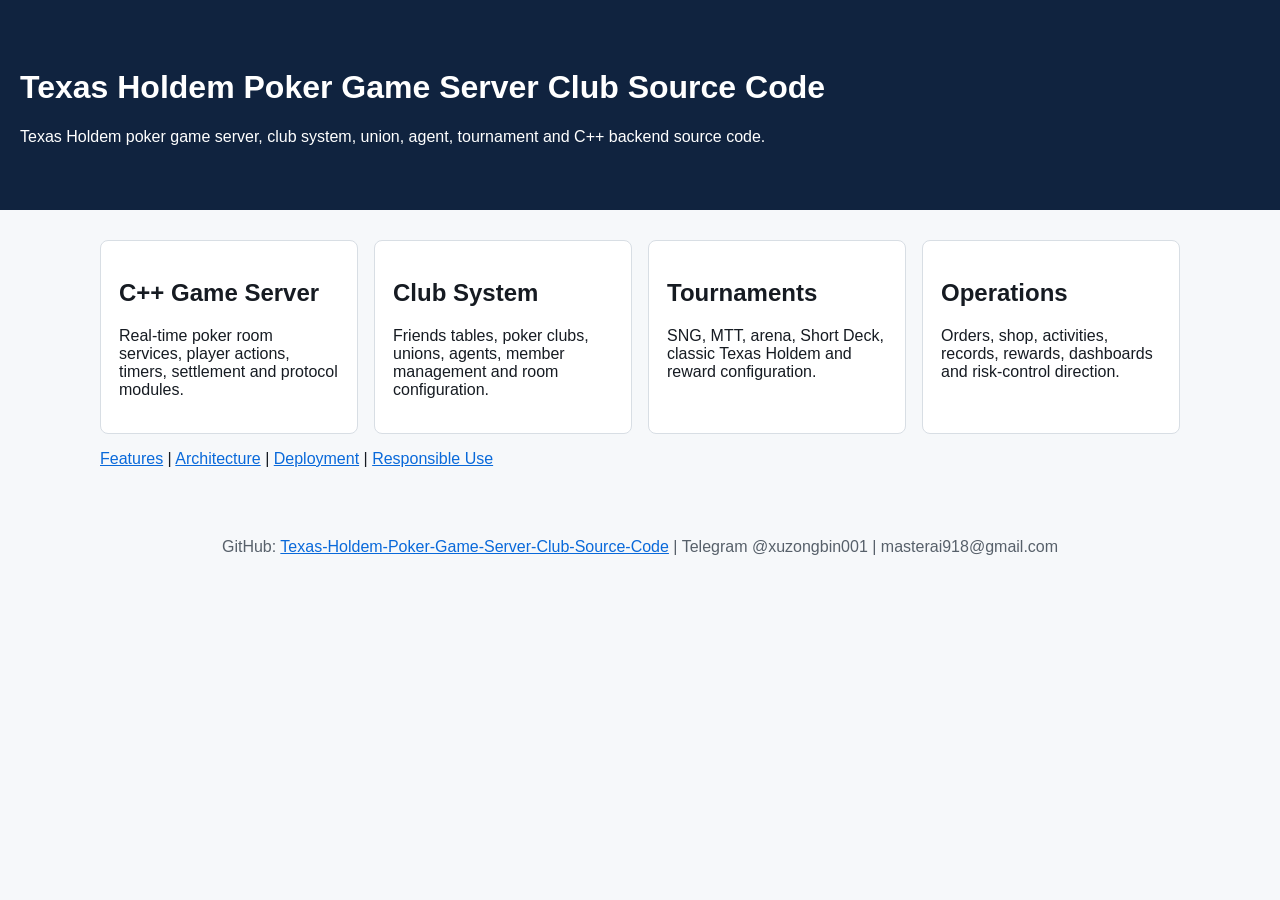
==== docs/index.html @ c57ac8f8 "Add files via upload" ====
<!doctype html>
<html lang="en">
<head>
  <meta charset="utf-8">
  <meta name="viewport" content="width=device-width, initial-scale=1">
  <title>Texas Holdem Poker Game Server Club Source Code</title>
  <meta name="description" content="Texas Holdem poker game server and club source code with C++ real-time services, poker club, union, agent system, SNG, MTT, Short Deck, coin lobby and operations integration.">
  <style>
body{font-family:Arial,"Microsoft YaHei",sans-serif;margin:0;color:#161b22;background:#f6f8fa}
header{background:#10233f;color:white;padding:48px 20px}
main{max-width:1080px;margin:0 auto;padding:30px 20px}
.grid{display:grid;grid-template-columns:repeat(auto-fit,minmax(230px,1fr));gap:16px}
.card{background:white;border:1px solid #d8dee4;border-radius:8px;padding:18px}
a{color:#0969da}footer{padding:24px 20px;text-align:center;color:#57606a}
</style>
</head>
<body>
  <header><h1>Texas Holdem Poker Game Server Club Source Code</h1><p>Texas Holdem poker game server, club system, union, agent, tournament and C++ backend source code.</p></header>
  <main><section class="grid">
<div class="card"><h2>C++ Game Server</h2><p>Real-time poker room services, player actions, timers, settlement and protocol modules.</p></div>
<div class="card"><h2>Club System</h2><p>Friends tables, poker clubs, unions, agents, member management and room configuration.</p></div>
<div class="card"><h2>Tournaments</h2><p>SNG, MTT, arena, Short Deck, classic Texas Holdem and reward configuration.</p></div>
<div class="card"><h2>Operations</h2><p>Orders, shop, activities, records, rewards, dashboards and risk-control direction.</p></div>
</section>
<p><a href="features.html">Features</a> | <a href="architecture.html">Architecture</a> | <a href="deployment.html">Deployment</a> | <a href="responsible-use.html">Responsible Use</a></p></main>
  <footer>GitHub: <a href="https://github.com/masterai-top/Texas-Holdem-Poker-Game-Server-Club-Source-Code">Texas-Holdem-Poker-Game-Server-Club-Source-Code</a> | Telegram @xuzongbin001 | masterai918@gmail.com</footer>
</body>
</html>
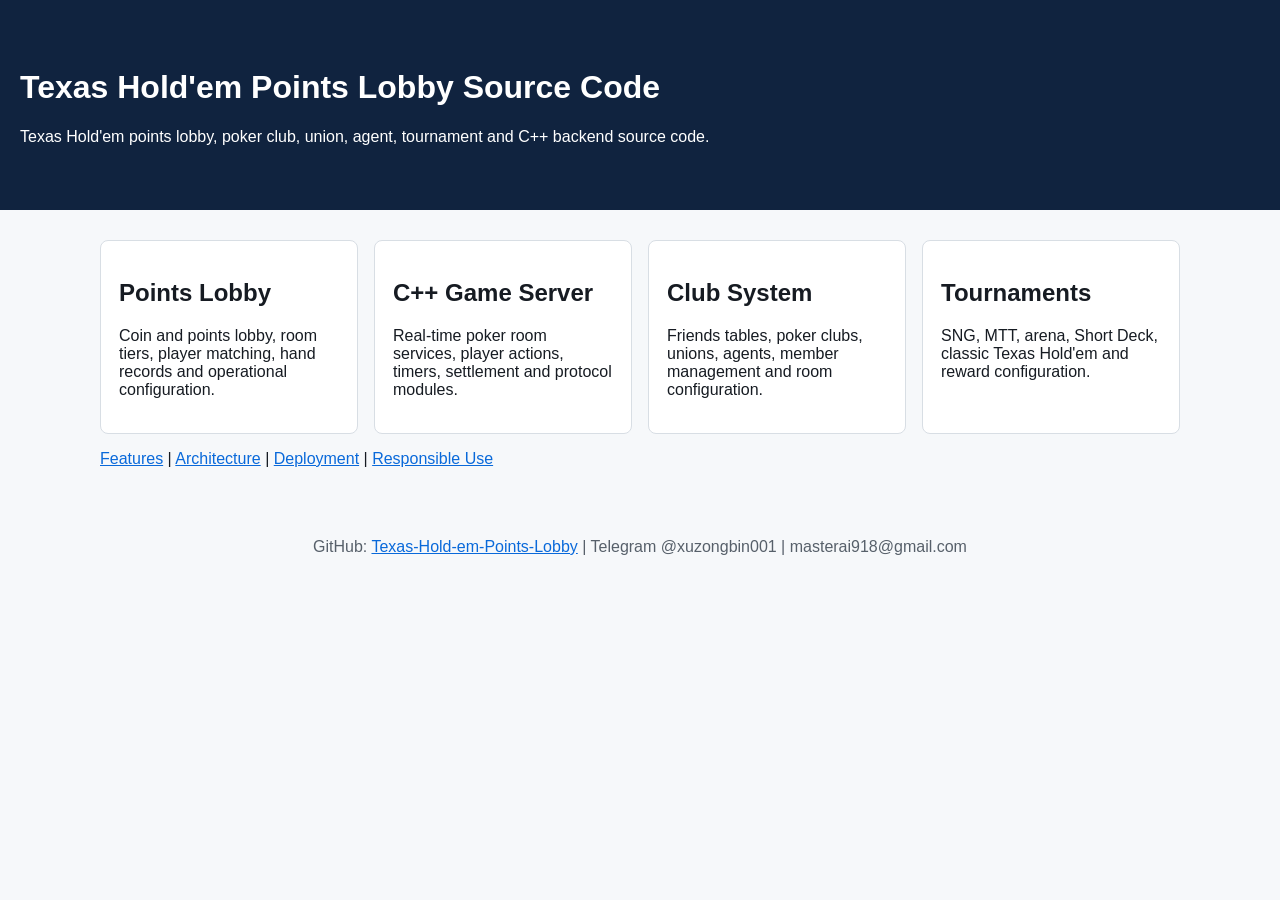
==== commit e070ed61: "Add files via upload" ====
--- a/docs/index.html
+++ b/docs/index.html
@@ -3,8 +3,8 @@
 <head>
   <meta charset="utf-8">
   <meta name="viewport" content="width=device-width, initial-scale=1">
-  <title>Texas Holdem Poker Game Server Club Source Code</title>
-  <meta name="description" content="Texas Holdem poker game server and club source code with C++ real-time services, poker club, union, agent system, SNG, MTT, Short Deck, coin lobby and operations integration.">
+  <title>Texas Hold'em Points Lobby Source Code</title>
+  <meta name="description" content="Texas Hold'em Points Lobby source code with C++ real-time poker server, points lobby, poker club, union, agent system, SNG, MTT, Short Deck and operations integration.">
   <style>
 body{font-family:Arial,"Microsoft YaHei",sans-serif;margin:0;color:#161b22;background:#f6f8fa}
 header{background:#10233f;color:white;padding:48px 20px}
@@ -15,14 +15,14 @@
 </style>
 </head>
 <body>
-  <header><h1>Texas Holdem Poker Game Server Club Source Code</h1><p>Texas Holdem poker game server, club system, union, agent, tournament and C++ backend source code.</p></header>
+  <header><h1>Texas Hold'em Points Lobby Source Code</h1><p>Texas Hold'em points lobby, poker club, union, agent, tournament and C++ backend source code.</p></header>
   <main><section class="grid">
+<div class="card"><h2>Points Lobby</h2><p>Coin and points lobby, room tiers, player matching, hand records and operational configuration.</p></div>
 <div class="card"><h2>C++ Game Server</h2><p>Real-time poker room services, player actions, timers, settlement and protocol modules.</p></div>
 <div class="card"><h2>Club System</h2><p>Friends tables, poker clubs, unions, agents, member management and room configuration.</p></div>
-<div class="card"><h2>Tournaments</h2><p>SNG, MTT, arena, Short Deck, classic Texas Holdem and reward configuration.</p></div>
-<div class="card"><h2>Operations</h2><p>Orders, shop, activities, records, rewards, dashboards and risk-control direction.</p></div>
+<div class="card"><h2>Tournaments</h2><p>SNG, MTT, arena, Short Deck, classic Texas Hold'em and reward configuration.</p></div>
 </section>
 <p><a href="features.html">Features</a> | <a href="architecture.html">Architecture</a> | <a href="deployment.html">Deployment</a> | <a href="responsible-use.html">Responsible Use</a></p></main>
-  <footer>GitHub: <a href="https://github.com/masterai-top/Texas-Holdem-Poker-Game-Server-Club-Source-Code">Texas-Holdem-Poker-Game-Server-Club-Source-Code</a> | Telegram @xuzongbin001 | masterai918@gmail.com</footer>
+  <footer>GitHub: <a href="https://github.com/masterai-top/Texas-Hold-em-Points-Lobby">Texas-Hold-em-Points-Lobby</a> | Telegram @xuzongbin001 | masterai918@gmail.com</footer>
 </body>
 </html>
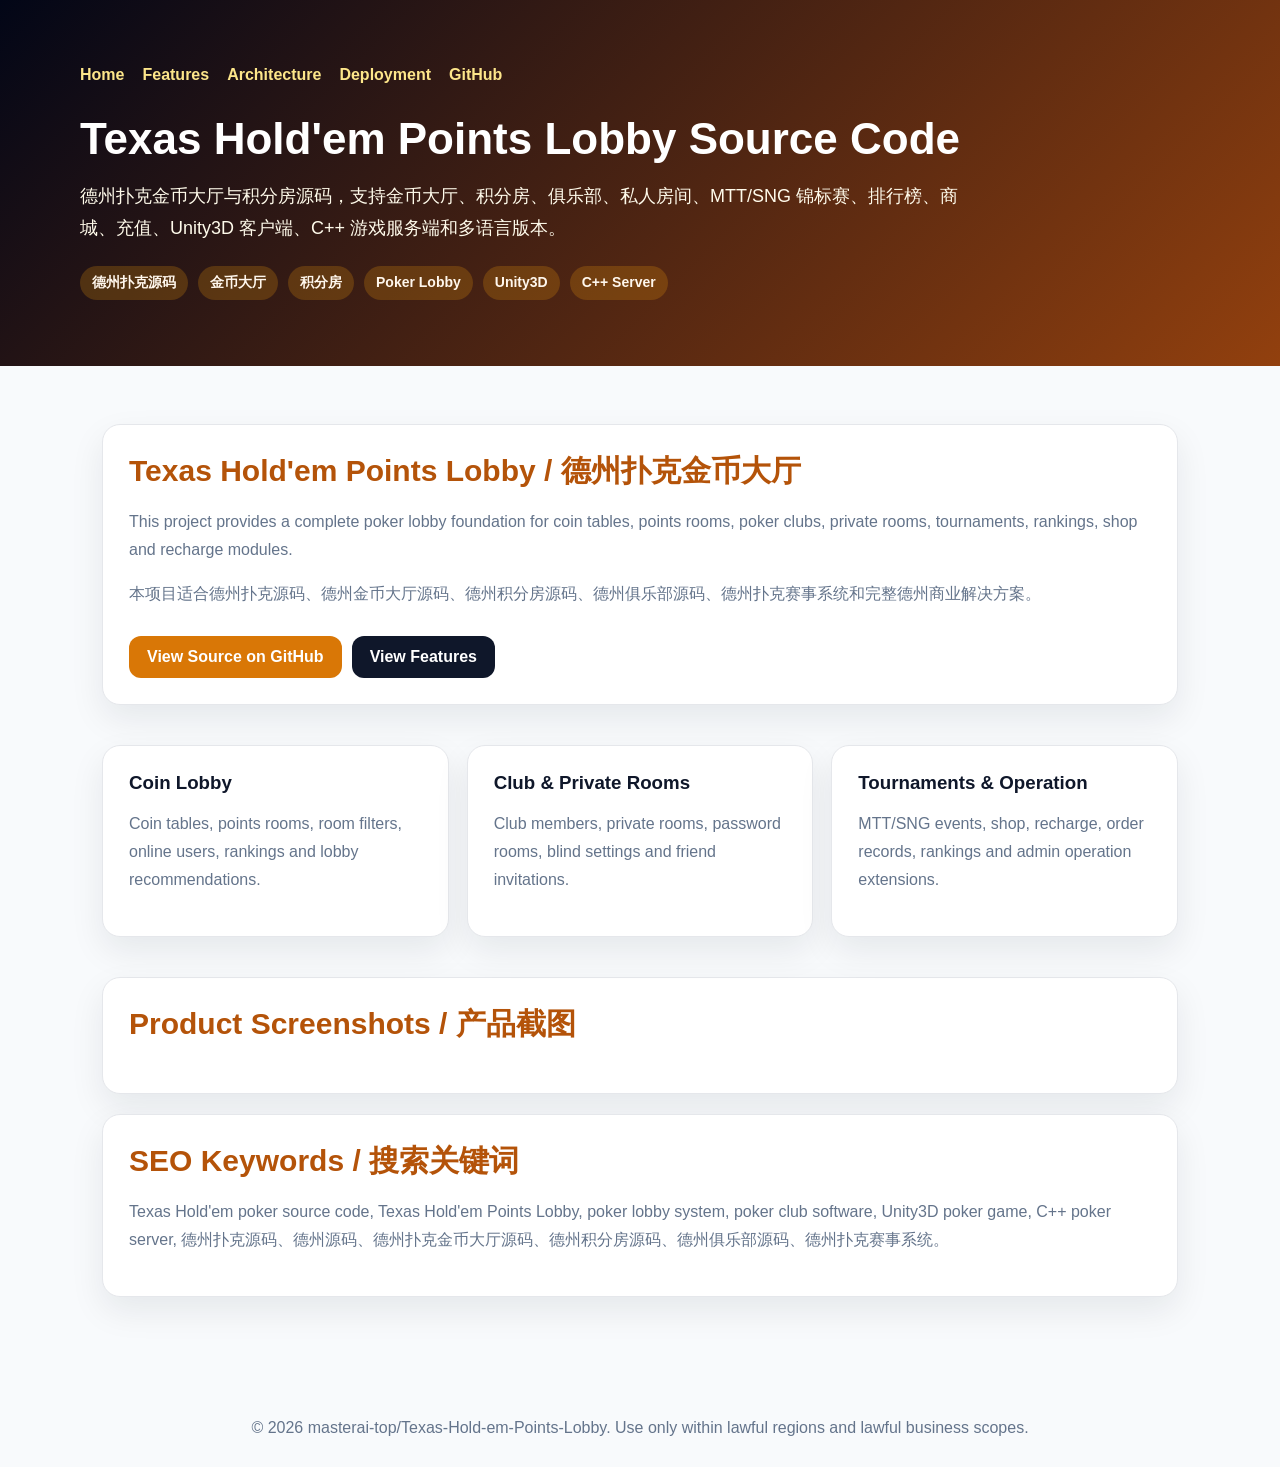
==== commit 464c2809: "Update index.html" ====
--- a/docs/index.html
+++ b/docs/index.html
@@ -1,28 +1,164 @@
 <!doctype html>
 <html lang="en">
 <head>
+  <meta name="google-site-verification" content="rrp5Uvgzi-1-rMxUBfhV3wjlNrFqzwnqiA4e3qsOLEM" />
   <meta charset="utf-8">
   <meta name="viewport" content="width=device-width, initial-scale=1">
   <title>Texas Hold'em Points Lobby Source Code</title>
-  <meta name="description" content="Texas Hold'em Points Lobby source code with C++ real-time poker server, points lobby, poker club, union, agent system, SNG, MTT, Short Deck and operations integration.">
+  <meta name="description" content="Texas Hold'em coin lobby and points room source code with poker lobby, club rooms, private rooms, MTT/SNG tournaments, rankings, shop, recharge, Unity3D client and C++ game server.">
+  <meta name="keywords" content="Texas Hold'em poker source code, Texas Hold'em Points Lobby, 德州扑克源码, 德州扑克金币大厅源码, 德州积分房源码, poker lobby system, poker club software, Unity3D poker game, C++ poker server">
+  <link rel="canonical" href="https://masterai-top.github.io/Texas-Hold-em-Points-Lobby/">
   <style>
-body{font-family:Arial,"Microsoft YaHei",sans-serif;margin:0;color:#161b22;background:#f6f8fa}
-header{background:#10233f;color:white;padding:48px 20px}
-main{max-width:1080px;margin:0 auto;padding:30px 20px}
-.grid{display:grid;grid-template-columns:repeat(auto-fit,minmax(230px,1fr));gap:16px}
-.card{background:white;border:1px solid #d8dee4;border-radius:8px;padding:18px}
-a{color:#0969da}footer{padding:24px 20px;text-align:center;color:#57606a}
-</style>
+    :root{--bg:#f8fafc;--card:#fff;--text:#162033;--muted:#64748b;--gold:#b45309;--line:#e5e7eb}
+    *{box-sizing:border-box}body{margin:0;font-family:Arial,Helvetica,sans-serif;background:var(--bg);color:var(--text)}
+    header{padding:66px 24px;background:linear-gradient(135deg,#020617,#92400e);color:#fff}.wrap{max-width:1120px;margin:0 auto}
+    nav{margin-bottom:30px}nav a{color:#fde68a;margin-right:18px;text-decoration:none;font-weight:700}
+    h1{font-size:44px;line-height:1.12;margin:18px 0 14px}header p{max-width:900px;color:#fffbeb;font-size:18px;line-height:1.75}
+    main{max-width:1120px;margin:0 auto;padding:38px 22px 72px}h2{color:var(--gold);font-size:30px;margin:0 0 14px}h3{margin:0 0 10px;color:#0f172a}
+    p,li{color:var(--muted);line-height:1.75}.card{background:var(--card);border:1px solid var(--line);border-radius:18px;padding:26px;margin:20px 0;box-shadow:0 14px 34px rgba(15,23,42,.08)}
+    .grid{display:grid;grid-template-columns:repeat(auto-fit,minmax(240px,1fr));gap:18px}.badges{display:flex;flex-wrap:wrap;gap:10px;margin-top:22px}
+    .badge{display:inline-block;padding:8px 12px;border-radius:999px;background:rgba(245,158,11,.22);color:#fff7ed;font-size:14px;font-weight:700}
+    .btn{display:inline-block;padding:12px 18px;border-radius:12px;text-decoration:none;font-weight:700;background:#d97706;color:#fff;margin-right:10px;margin-top:12px}.btn.secondary{background:#0f172a}
+    .screenshot-grid{display:grid;grid-template-columns:repeat(auto-fit,minmax(260px,1fr));gap:22px;margin-top:22px}.screenshot-grid figure{margin:0;background:#fff;border:1px solid var(--line);border-radius:18px;overflow:hidden;box-shadow:0 16px 40px rgba(15,23,42,.10)}
+    .screenshot-grid img{width:100%;height:auto;display:block;background:#eef2f7}.screenshot-grid figcaption{padding:13px 15px;color:#475569;font-size:14px;border-top:1px solid #eef2f7}
+    code{background:#f1f5f9;padding:2px 6px;border-radius:6px;color:#0f172a}footer{padding:30px;text-align:center;color:var(--muted)}
+  </style>
 </head>
 <body>
-  <header><h1>Texas Hold'em Points Lobby Source Code</h1><p>Texas Hold'em points lobby, poker club, union, agent, tournament and C++ backend source code.</p></header>
-  <main><section class="grid">
-<div class="card"><h2>Points Lobby</h2><p>Coin and points lobby, room tiers, player matching, hand records and operational configuration.</p></div>
-<div class="card"><h2>C++ Game Server</h2><p>Real-time poker room services, player actions, timers, settlement and protocol modules.</p></div>
-<div class="card"><h2>Club System</h2><p>Friends tables, poker clubs, unions, agents, member management and room configuration.</p></div>
-<div class="card"><h2>Tournaments</h2><p>SNG, MTT, arena, Short Deck, classic Texas Hold'em and reward configuration.</p></div>
-</section>
-<p><a href="features.html">Features</a> | <a href="architecture.html">Architecture</a> | <a href="deployment.html">Deployment</a> | <a href="responsible-use.html">Responsible Use</a></p></main>
-  <footer>GitHub: <a href="https://github.com/masterai-top/Texas-Hold-em-Points-Lobby">Texas-Hold-em-Points-Lobby</a> | Telegram @xuzongbin001 | masterai918@gmail.com</footer>
-</body>
-</html>
+<header><div class="wrap"><nav><a href="./">Home</a><a href="features.html">Features</a><a href="architecture.html">Architecture</a><a href="deployment.html">Deployment</a><a href="https://github.com/masterai-top/Texas-Hold-em-Points-Lobby">GitHub</a></nav><h1>Texas Hold'em Points Lobby Source Code</h1><p>德州扑克金币大厅与积分房源码，支持金币大厅、积分房、俱乐部、私人房间、MTT/SNG 锦标赛、排行榜、商城、充值、Unity3D 客户端、C++ 游戏服务端和多语言版本。</p><div class="badges"><span class="badge">德州扑克源码</span><span class="badge">金币大厅</span><span class="badge">积分房</span><span class="badge">Poker Lobby</span><span class="badge">Unity3D</span><span class="badge">C++ Server</span></div></div></header>
+<main>
+<section class="card"><h2>Texas Hold'em Points Lobby / 德州扑克金币大厅</h2><p>This project provides a complete poker lobby foundation for coin tables, points rooms, poker clubs, private rooms, tournaments, rankings, shop and recharge modules.</p><p>本项目适合德州扑克源码、德州金币大厅源码、德州积分房源码、德州俱乐部源码、德州扑克赛事系统和完整德州商业解决方案。</p><a class="btn" href="https://github.com/masterai-top/Texas-Hold-em-Points-Lobby">View Source on GitHub</a><a class="btn secondary" href="features.html">View Features</a></section>
+<section class="grid"><div class="card"><h3>Coin Lobby</h3><p>Coin tables, points rooms, room filters, online users, rankings and lobby recommendations.</p></div><div class="card"><h3>Club & Private Rooms</h3><p>Club members, private rooms, password rooms, blind settings and friend invitations.</p></div><div class="card"><h3>Tournaments & Operation</h3><p>MTT/SNG events, shop, recharge, order records, rankings and admin operation extensions.</p></div></section>
+<section class="card" id="screenshots"><h2>Product Screenshots / 产品截图</h2><div class="screenshot-grid">
+        <figure>
+          <img src="assets/Screenshots/001.png" alt="Texas Hold'em Points Lobby 德州扑克金币大厅" loading="lazy" onerror="this.closest('figure').style.display='none'">
+          <figcaption>德州扑克金币大厅 / 001.png</figcaption>
+        </figure>
+        <figure>
+          <img src="assets/Screenshots/002.png" alt="Texas Hold'em Points Lobby 德州扑克积分房" loading="lazy" onerror="this.closest('figure').style.display='none'">
+          <figcaption>德州扑克积分房 / 002.png</figcaption>
+        </figure>
+        <figure>
+          <img src="assets/Screenshots/003.png" alt="Texas Hold'em Points Lobby 德州扑克俱乐部" loading="lazy" onerror="this.closest('figure').style.display='none'">
+          <figcaption>德州扑克俱乐部 / 003.png</figcaption>
+        </figure>
+        <figure>
+          <img src="assets/Screenshots/004.png" alt="Texas Hold'em Points Lobby 德州扑克私人房" loading="lazy" onerror="this.closest('figure').style.display='none'">
+          <figcaption>德州扑克私人房 / 004.png</figcaption>
+        </figure>
+        <figure>
+          <img src="assets/Screenshots/005.png" alt="Texas Hold'em Points Lobby 德州扑克赛事" loading="lazy" onerror="this.closest('figure').style.display='none'">
+          <figcaption>德州扑克赛事 / 005.png</figcaption>
+        </figure>
+        <figure>
+          <img src="assets/Screenshots/006.png" alt="Texas Hold'em Points Lobby 德州扑克排行榜" loading="lazy" onerror="this.closest('figure').style.display='none'">
+          <figcaption>德州扑克排行榜 / 006.png</figcaption>
+        </figure>
+        <figure>
+          <img src="assets/Screenshots/007.png" alt="Texas Hold'em Points Lobby 德州扑克商城" loading="lazy" onerror="this.closest('figure').style.display='none'">
+          <figcaption>德州扑克商城 / 007.png</figcaption>
+        </figure>
+        <figure>
+          <img src="assets/Screenshots/008.png" alt="Texas Hold'em Points Lobby 德州扑克后台" loading="lazy" onerror="this.closest('figure').style.display='none'">
+          <figcaption>德州扑克后台 / 008.png</figcaption>
+        </figure>
+        <figure>
+          <img src="assets/Screenshots/01.png" alt="Texas Hold'em Points Lobby 德州扑克金币大厅" loading="lazy" onerror="this.closest('figure').style.display='none'">
+          <figcaption>德州扑克金币大厅 / 01.png</figcaption>
+        </figure>
+        <figure>
+          <img src="assets/Screenshots/02.png" alt="Texas Hold'em Points Lobby 德州扑克积分房" loading="lazy" onerror="this.closest('figure').style.display='none'">
+          <figcaption>德州扑克积分房 / 02.png</figcaption>
+        </figure>
+        <figure>
+          <img src="assets/Screenshots/03.png" alt="Texas Hold'em Points Lobby 德州扑克俱乐部" loading="lazy" onerror="this.closest('figure').style.display='none'">
+          <figcaption>德州扑克俱乐部 / 03.png</figcaption>
+        </figure>
+        <figure>
+          <img src="assets/Screenshots/04.png" alt="Texas Hold'em Points Lobby 德州扑克私人房" loading="lazy" onerror="this.closest('figure').style.display='none'">
+          <figcaption>德州扑克私人房 / 04.png</figcaption>
+        </figure>
+        <figure>
+          <img src="assets/Screenshots/05.png" alt="Texas Hold'em Points Lobby 德州扑克赛事" loading="lazy" onerror="this.closest('figure').style.display='none'">
+          <figcaption>德州扑克赛事 / 05.png</figcaption>
+        </figure>
+        <figure>
+          <img src="assets/Screenshots/06.png" alt="Texas Hold'em Points Lobby 德州扑克排行榜" loading="lazy" onerror="this.closest('figure').style.display='none'">
+          <figcaption>德州扑克排行榜 / 06.png</figcaption>
+        </figure>
+        <figure>
+          <img src="assets/Screenshots/07.png" alt="Texas Hold'em Points Lobby 德州扑克商城" loading="lazy" onerror="this.closest('figure').style.display='none'">
+          <figcaption>德州扑克商城 / 07.png</figcaption>
+        </figure>
+        <figure>
+          <img src="assets/Screenshots/08.png" alt="Texas Hold'em Points Lobby 德州扑克后台" loading="lazy" onerror="this.closest('figure').style.display='none'">
+          <figcaption>德州扑克后台 / 08.png</figcaption>
+        </figure>
+        <figure>
+          <img src="assets/Screenshots/001.jpg" alt="Texas Hold'em Points Lobby 德州扑克金币大厅" loading="lazy" onerror="this.closest('figure').style.display='none'">
+          <figcaption>德州扑克金币大厅 / 001.jpg</figcaption>
+        </figure>
+        <figure>
+          <img src="assets/Screenshots/002.jpg" alt="Texas Hold'em Points Lobby 德州扑克积分房" loading="lazy" onerror="this.closest('figure').style.display='none'">
+          <figcaption>德州扑克积分房 / 002.jpg</figcaption>
+        </figure>
+        <figure>
+          <img src="assets/Screenshots/003.jpg" alt="Texas Hold'em Points Lobby 德州扑克俱乐部" loading="lazy" onerror="this.closest('figure').style.display='none'">
+          <figcaption>德州扑克俱乐部 / 003.jpg</figcaption>
+        </figure>
+        <figure>
+          <img src="assets/Screenshots/004.jpg" alt="Texas Hold'em Points Lobby 德州扑克私人房" loading="lazy" onerror="this.closest('figure').style.display='none'">
+          <figcaption>德州扑克私人房 / 004.jpg</figcaption>
+        </figure>
+        <figure>
+          <img src="assets/Screenshots/005.jpg" alt="Texas Hold'em Points Lobby 德州扑克赛事" loading="lazy" onerror="this.closest('figure').style.display='none'">
+          <figcaption>德州扑克赛事 / 005.jpg</figcaption>
+        </figure>
+        <figure>
+          <img src="assets/Screenshots/006.jpg" alt="Texas Hold'em Points Lobby 德州扑克排行榜" loading="lazy" onerror="this.closest('figure').style.display='none'">
+          <figcaption>德州扑克排行榜 / 006.jpg</figcaption>
+        </figure>
+        <figure>
+          <img src="assets/Screenshots/007.jpg" alt="Texas Hold'em Points Lobby 德州扑克商城" loading="lazy" onerror="this.closest('figure').style.display='none'">
+          <figcaption>德州扑克商城 / 007.jpg</figcaption>
+        </figure>
+        <figure>
+          <img src="assets/Screenshots/008.jpg" alt="Texas Hold'em Points Lobby 德州扑克后台" loading="lazy" onerror="this.closest('figure').style.display='none'">
+          <figcaption>德州扑克后台 / 008.jpg</figcaption>
+        </figure>
+        <figure>
+          <img src="assets/Screenshots/01.jpg" alt="Texas Hold'em Points Lobby 德州扑克金币大厅" loading="lazy" onerror="this.closest('figure').style.display='none'">
+          <figcaption>德州扑克金币大厅 / 01.jpg</figcaption>
+        </figure>
+        <figure>
+          <img src="assets/Screenshots/02.jpg" alt="Texas Hold'em Points Lobby 德州扑克积分房" loading="lazy" onerror="this.closest('figure').style.display='none'">
+          <figcaption>德州扑克积分房 / 02.jpg</figcaption>
+        </figure>
+        <figure>
+          <img src="assets/Screenshots/03.jpg" alt="Texas Hold'em Points Lobby 德州扑克俱乐部" loading="lazy" onerror="this.closest('figure').style.display='none'">
+          <figcaption>德州扑克俱乐部 / 03.jpg</figcaption>
+        </figure>
+        <figure>
+          <img src="assets/Screenshots/04.jpg" alt="Texas Hold'em Points Lobby 德州扑克私人房" loading="lazy" onerror="this.closest('figure').style.display='none'">
+          <figcaption>德州扑克私人房 / 04.jpg</figcaption>
+        </figure>
+        <figure>
+          <img src="assets/Screenshots/05.jpg" alt="Texas Hold'em Points Lobby 德州扑克赛事" loading="lazy" onerror="this.closest('figure').style.display='none'">
+          <figcaption>德州扑克赛事 / 05.jpg</figcaption>
+        </figure>
+        <figure>
+          <img src="assets/Screenshots/06.jpg" alt="Texas Hold'em Points Lobby 德州扑克排行榜" loading="lazy" onerror="this.closest('figure').style.display='none'">
+          <figcaption>德州扑克排行榜 / 06.jpg</figcaption>
+        </figure>
+        <figure>
+          <img src="assets/Screenshots/07.jpg" alt="Texas Hold'em Points Lobby 德州扑克商城" loading="lazy" onerror="this.closest('figure').style.display='none'">
+          <figcaption>德州扑克商城 / 07.jpg</figcaption>
+        </figure>
+        <figure>
+          <img src="assets/Screenshots/08.jpg" alt="Texas Hold'em Points Lobby 德州扑克后台" loading="lazy" onerror="this.closest('figure').style.display='none'">
+          <figcaption>德州扑克后台 / 08.jpg</figcaption>
+        </figure>
+      </div></section>
+<section class="card"><h2>SEO Keywords / 搜索关键词</h2><p>Texas Hold'em poker source code, Texas Hold'em Points Lobby, poker lobby system, poker club software, Unity3D poker game, C++ poker server, 德州扑克源码、德州源码、德州扑克金币大厅源码、德州积分房源码、德州俱乐部源码、德州扑克赛事系统。</p></section>
+</main><footer>© 2026 masterai-top/Texas-Hold-em-Points-Lobby. Use only within lawful regions and lawful business scopes.</footer>
+</body></html>
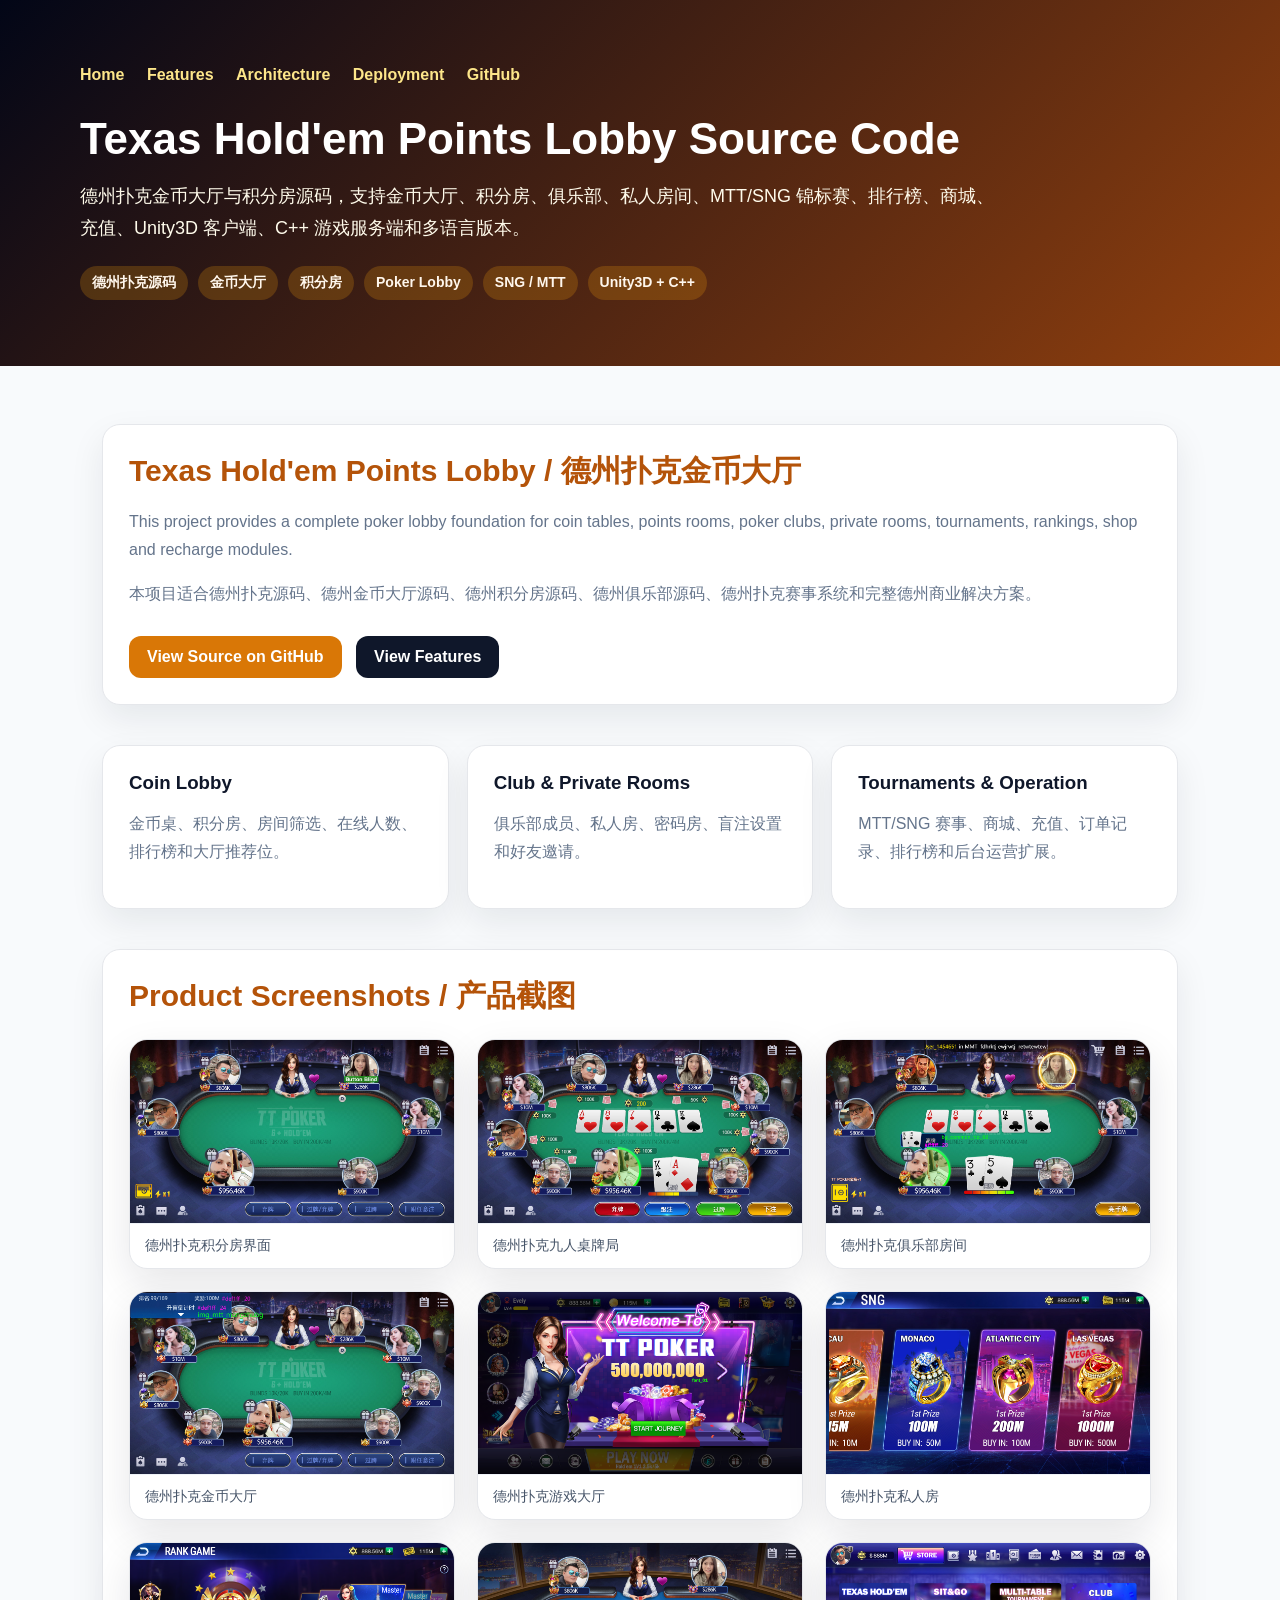
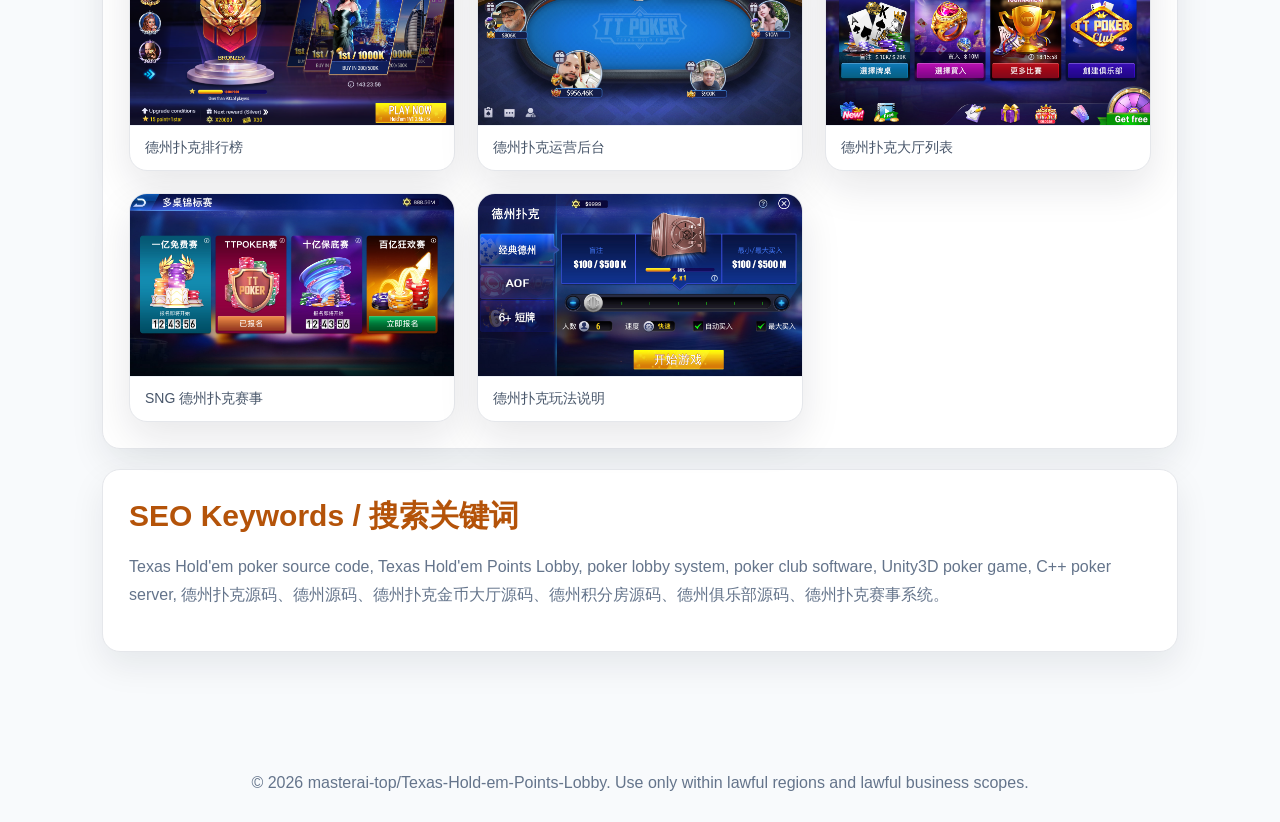
==== commit f7a4fa7a: "Update index.html" ====
--- a/docs/index.html
+++ b/docs/index.html
@@ -1,164 +1,132 @@
 <!doctype html>
-<html lang="en">
+<html lang="zh-CN">
 <head>
   <meta name="google-site-verification" content="rrp5Uvgzi-1-rMxUBfhV3wjlNrFqzwnqiA4e3qsOLEM" />
   <meta charset="utf-8">
   <meta name="viewport" content="width=device-width, initial-scale=1">
-  <title>Texas Hold'em Points Lobby Source Code</title>
-  <meta name="description" content="Texas Hold'em coin lobby and points room source code with poker lobby, club rooms, private rooms, MTT/SNG tournaments, rankings, shop, recharge, Unity3D client and C++ game server.">
-  <meta name="keywords" content="Texas Hold'em poker source code, Texas Hold'em Points Lobby, 德州扑克源码, 德州扑克金币大厅源码, 德州积分房源码, poker lobby system, poker club software, Unity3D poker game, C++ poker server">
+  <title>Texas Hold'em Points Lobby Source Code - 德州扑克金币大厅与积分房源码</title>
+  <meta name="description" content="德州扑克金币大厅与积分房源码，支持金币大厅、积分房、俱乐部、私人房间、MTT/SNG 锦标赛、排行榜、商城、充值、Unity3D 客户端、C++ 游戏服务端和多语言版本。">
+  <meta name="keywords" content="德州扑克源码, 德州源码, 德州扑克金币大厅源码, 德州积分房源码, 德州俱乐部源码, Texas Hold'em Points Lobby, Poker Lobby System, Unity3D Poker Game, C++ Poker Server">
   <link rel="canonical" href="https://masterai-top.github.io/Texas-Hold-em-Points-Lobby/">
+  <meta property="og:title" content="Texas Hold'em Points Lobby Source Code">
+  <meta property="og:description" content="德州扑克金币大厅与积分房源码，支持金币大厅、积分房、俱乐部、私人房间、MTT/SNG 锦标赛、排行榜、商城充值和多语言版本。">
+  <meta property="og:image" content="https://masterai-top.github.io/Texas-Hold-em-Points-Lobby/Assets/screenshots/dating.jpg">
   <style>
-    :root{--bg:#f8fafc;--card:#fff;--text:#162033;--muted:#64748b;--gold:#b45309;--line:#e5e7eb}
-    *{box-sizing:border-box}body{margin:0;font-family:Arial,Helvetica,sans-serif;background:var(--bg);color:var(--text)}
-    header{padding:66px 24px;background:linear-gradient(135deg,#020617,#92400e);color:#fff}.wrap{max-width:1120px;margin:0 auto}
-    nav{margin-bottom:30px}nav a{color:#fde68a;margin-right:18px;text-decoration:none;font-weight:700}
-    h1{font-size:44px;line-height:1.12;margin:18px 0 14px}header p{max-width:900px;color:#fffbeb;font-size:18px;line-height:1.75}
-    main{max-width:1120px;margin:0 auto;padding:38px 22px 72px}h2{color:var(--gold);font-size:30px;margin:0 0 14px}h3{margin:0 0 10px;color:#0f172a}
-    p,li{color:var(--muted);line-height:1.75}.card{background:var(--card);border:1px solid var(--line);border-radius:18px;padding:26px;margin:20px 0;box-shadow:0 14px 34px rgba(15,23,42,.08)}
-    .grid{display:grid;grid-template-columns:repeat(auto-fit,minmax(240px,1fr));gap:18px}.badges{display:flex;flex-wrap:wrap;gap:10px;margin-top:22px}
-    .badge{display:inline-block;padding:8px 12px;border-radius:999px;background:rgba(245,158,11,.22);color:#fff7ed;font-size:14px;font-weight:700}
-    .btn{display:inline-block;padding:12px 18px;border-radius:12px;text-decoration:none;font-weight:700;background:#d97706;color:#fff;margin-right:10px;margin-top:12px}.btn.secondary{background:#0f172a}
-    .screenshot-grid{display:grid;grid-template-columns:repeat(auto-fit,minmax(260px,1fr));gap:22px;margin-top:22px}.screenshot-grid figure{margin:0;background:#fff;border:1px solid var(--line);border-radius:18px;overflow:hidden;box-shadow:0 16px 40px rgba(15,23,42,.10)}
-    .screenshot-grid img{width:100%;height:auto;display:block;background:#eef2f7}.screenshot-grid figcaption{padding:13px 15px;color:#475569;font-size:14px;border-top:1px solid #eef2f7}
-    code{background:#f1f5f9;padding:2px 6px;border-radius:6px;color:#0f172a}footer{padding:30px;text-align:center;color:var(--muted)}
+    :root {
+      --bg:#f8fafc; --card:#ffffff; --text:#172033; --muted:#64748b;
+      --gold:#b45309; --gold2:#d97706; --line:#e5e7eb; --dark:#0f172a;
+    }
+    * { box-sizing:border-box; }
+    body { margin:0; font-family:Arial, Helvetica, sans-serif; background:var(--bg); color:var(--text); }
+    header { padding:66px 24px; background:linear-gradient(135deg,#020617,#92400e); color:#fff; }
+    .wrap { max-width:1120px; margin:0 auto; }
+    nav { margin-bottom:30px; }
+    nav a { color:#fde68a; margin-right:18px; text-decoration:none; font-weight:700; }
+    h1 { font-size:44px; line-height:1.12; margin:18px 0 14px; }
+    header p { max-width:920px; color:#fffbeb; font-size:18px; line-height:1.75; }
+    main { max-width:1120px; margin:0 auto; padding:38px 22px 72px; }
+    h2 { color:var(--gold); font-size:30px; margin:0 0 14px; }
+    h3 { margin:0 0 10px; color:#0f172a; }
+    p, li { color:var(--muted); line-height:1.75; }
+    .card { background:var(--card); border:1px solid var(--line); border-radius:18px; padding:26px; margin:20px 0; box-shadow:0 14px 34px rgba(15,23,42,.08); }
+    .grid { display:grid; grid-template-columns:repeat(auto-fit,minmax(240px,1fr)); gap:18px; }
+    .badges { display:flex; flex-wrap:wrap; gap:10px; margin-top:22px; }
+    .badge { display:inline-block; padding:8px 12px; border-radius:999px; background:rgba(245,158,11,.22); color:#fff7ed; font-size:14px; font-weight:700; }
+    .btn { display:inline-block; padding:12px 18px; border-radius:12px; text-decoration:none; font-weight:700; background:var(--gold2); color:#fff; margin-right:10px; margin-top:12px; }
+    .btn.secondary { background:var(--dark); }
+    .screenshot-grid { display:grid; grid-template-columns:repeat(auto-fit,minmax(260px,1fr)); gap:22px; margin-top:22px; }
+    .screenshot-grid figure { margin:0; background:#fff; border:1px solid var(--line); border-radius:18px; overflow:hidden; box-shadow:0 16px 40px rgba(15,23,42,.10); }
+    .screenshot-grid img { width:100%; height:auto; display:block; background:#eef2f7; }
+    .screenshot-grid figcaption { padding:13px 15px; color:#475569; font-size:14px; border-top:1px solid #eef2f7; }
+    code { background:#f1f5f9; padding:2px 6px; border-radius:6px; color:#0f172a; }
+    footer { padding:30px; text-align:center; color:var(--muted); }
   </style>
 </head>
 <body>
-<header><div class="wrap"><nav><a href="./">Home</a><a href="features.html">Features</a><a href="architecture.html">Architecture</a><a href="deployment.html">Deployment</a><a href="https://github.com/masterai-top/Texas-Hold-em-Points-Lobby">GitHub</a></nav><h1>Texas Hold'em Points Lobby Source Code</h1><p>德州扑克金币大厅与积分房源码，支持金币大厅、积分房、俱乐部、私人房间、MTT/SNG 锦标赛、排行榜、商城、充值、Unity3D 客户端、C++ 游戏服务端和多语言版本。</p><div class="badges"><span class="badge">德州扑克源码</span><span class="badge">金币大厅</span><span class="badge">积分房</span><span class="badge">Poker Lobby</span><span class="badge">Unity3D</span><span class="badge">C++ Server</span></div></div></header>
-<main>
-<section class="card"><h2>Texas Hold'em Points Lobby / 德州扑克金币大厅</h2><p>This project provides a complete poker lobby foundation for coin tables, points rooms, poker clubs, private rooms, tournaments, rankings, shop and recharge modules.</p><p>本项目适合德州扑克源码、德州金币大厅源码、德州积分房源码、德州俱乐部源码、德州扑克赛事系统和完整德州商业解决方案。</p><a class="btn" href="https://github.com/masterai-top/Texas-Hold-em-Points-Lobby">View Source on GitHub</a><a class="btn secondary" href="features.html">View Features</a></section>
-<section class="grid"><div class="card"><h3>Coin Lobby</h3><p>Coin tables, points rooms, room filters, online users, rankings and lobby recommendations.</p></div><div class="card"><h3>Club & Private Rooms</h3><p>Club members, private rooms, password rooms, blind settings and friend invitations.</p></div><div class="card"><h3>Tournaments & Operation</h3><p>MTT/SNG events, shop, recharge, order records, rankings and admin operation extensions.</p></div></section>
-<section class="card" id="screenshots"><h2>Product Screenshots / 产品截图</h2><div class="screenshot-grid">
+  <header>
+    <div class="wrap">
+      <nav>
+        <a href="./">Home</a>
+        <a href="features.html">Features</a>
+        <a href="architecture.html">Architecture</a>
+        <a href="deployment.html">Deployment</a>
+        <a href="https://github.com/masterai-top/Texas-Hold-em-Points-Lobby">GitHub</a>
+      </nav>
+      <h1>Texas Hold'em Points Lobby Source Code</h1>
+      <p>德州扑克金币大厅与积分房源码，支持金币大厅、积分房、俱乐部、私人房间、MTT/SNG 锦标赛、排行榜、商城、充值、Unity3D 客户端、C++ 游戏服务端和多语言版本。</p>
+      <div class="badges">
+        <span class="badge">德州扑克源码</span><span class="badge">金币大厅</span><span class="badge">积分房</span>
+        <span class="badge">Poker Lobby</span><span class="badge">SNG / MTT</span><span class="badge">Unity3D + C++</span>
+      </div>
+    </div>
+  </header>
+  <main>
+    <section class="card">
+      <h2>Texas Hold'em Points Lobby / 德州扑克金币大厅</h2>
+      <p>This project provides a complete poker lobby foundation for coin tables, points rooms, poker clubs, private rooms, tournaments, rankings, shop and recharge modules.</p>
+      <p>本项目适合德州扑克源码、德州金币大厅源码、德州积分房源码、德州俱乐部源码、德州扑克赛事系统和完整德州商业解决方案。</p>
+      <a class="btn" href="https://github.com/masterai-top/Texas-Hold-em-Points-Lobby">View Source on GitHub</a>
+      <a class="btn secondary" href="features.html">View Features</a>
+    </section>
+    <section class="grid">
+      <div class="card"><h3>Coin Lobby</h3><p>金币桌、积分房、房间筛选、在线人数、排行榜和大厅推荐位。</p></div>
+      <div class="card"><h3>Club & Private Rooms</h3><p>俱乐部成员、私人房、密码房、盲注设置和好友邀请。</p></div>
+      <div class="card"><h3>Tournaments & Operation</h3><p>MTT/SNG 赛事、商城、充值、订单记录、排行榜和后台运营扩展。</p></div>
+    </section>
+    <section class="card" id="screenshots">
+      <h2>Product Screenshots / 产品截图</h2>
+      <div class="screenshot-grid">
         <figure>
-          <img src="assets/Screenshots/001.png" alt="Texas Hold'em Points Lobby 德州扑克金币大厅" loading="lazy" onerror="this.closest('figure').style.display='none'">
-          <figcaption>德州扑克金币大厅 / 001.png</figcaption>
+          <img src="Assets/screenshots/03.jpg" alt="Texas Hold'em Points Lobby - 德州扑克积分房界面" loading="lazy">
+          <figcaption>德州扑克积分房界面</figcaption>
         </figure>
         <figure>
-          <img src="assets/Screenshots/002.png" alt="Texas Hold'em Points Lobby 德州扑克积分房" loading="lazy" onerror="this.closest('figure').style.display='none'">
-          <figcaption>德州扑克积分房 / 002.png</figcaption>
+          <img src="Assets/screenshots/06-9.jpg" alt="Texas Hold'em Points Lobby - 德州扑克九人桌牌局" loading="lazy">
+          <figcaption>德州扑克九人桌牌局</figcaption>
         </figure>
         <figure>
-          <img src="assets/Screenshots/003.png" alt="Texas Hold'em Points Lobby 德州扑克俱乐部" loading="lazy" onerror="this.closest('figure').style.display='none'">
-          <figcaption>德州扑克俱乐部 / 003.png</figcaption>
+          <img src="Assets/screenshots/07.jpg" alt="Texas Hold'em Points Lobby - 德州扑克俱乐部房间" loading="lazy">
+          <figcaption>德州扑克俱乐部房间</figcaption>
         </figure>
         <figure>
-          <img src="assets/Screenshots/004.png" alt="Texas Hold'em Points Lobby 德州扑克私人房" loading="lazy" onerror="this.closest('figure').style.display='none'">
-          <figcaption>德州扑克私人房 / 004.png</figcaption>
+          <img src="Assets/screenshots/08.jpg" alt="Texas Hold'em Points Lobby - 德州扑克金币大厅" loading="lazy">
+          <figcaption>德州扑克金币大厅</figcaption>
         </figure>
         <figure>
-          <img src="assets/Screenshots/005.png" alt="Texas Hold'em Points Lobby 德州扑克赛事" loading="lazy" onerror="this.closest('figure').style.display='none'">
-          <figcaption>德州扑克赛事 / 005.png</figcaption>
+          <img src="Assets/screenshots/33.png" alt="Texas Hold'em Points Lobby - 德州扑克游戏大厅" loading="lazy">
+          <figcaption>德州扑克游戏大厅</figcaption>
         </figure>
         <figure>
-          <img src="assets/Screenshots/006.png" alt="Texas Hold'em Points Lobby 德州扑克排行榜" loading="lazy" onerror="this.closest('figure').style.display='none'">
-          <figcaption>德州扑克排行榜 / 006.png</figcaption>
+          <img src="Assets/screenshots/44.jpg" alt="Texas Hold'em Points Lobby - 德州扑克私人房" loading="lazy">
+          <figcaption>德州扑克私人房</figcaption>
         </figure>
         <figure>
-          <img src="assets/Screenshots/007.png" alt="Texas Hold'em Points Lobby 德州扑克商城" loading="lazy" onerror="this.closest('figure').style.display='none'">
-          <figcaption>德州扑克商城 / 007.png</figcaption>
+          <img src="Assets/screenshots/88.png" alt="Texas Hold'em Points Lobby - 德州扑克排行榜" loading="lazy">
+          <figcaption>德州扑克排行榜</figcaption>
         </figure>
         <figure>
-          <img src="assets/Screenshots/008.png" alt="Texas Hold'em Points Lobby 德州扑克后台" loading="lazy" onerror="this.closest('figure').style.display='none'">
-          <figcaption>德州扑克后台 / 008.png</figcaption>
+          <img src="Assets/screenshots/99.jpg" alt="Texas Hold'em Points Lobby - 德州扑克运营后台" loading="lazy">
+          <figcaption>德州扑克运营后台</figcaption>
         </figure>
         <figure>
-          <img src="assets/Screenshots/01.png" alt="Texas Hold'em Points Lobby 德州扑克金币大厅" loading="lazy" onerror="this.closest('figure').style.display='none'">
-          <figcaption>德州扑克金币大厅 / 01.png</figcaption>
+          <img src="Assets/screenshots/dating.jpg" alt="Texas Hold'em Points Lobby - 德州扑克大厅列表" loading="lazy">
+          <figcaption>德州扑克大厅列表</figcaption>
         </figure>
         <figure>
-          <img src="assets/Screenshots/02.png" alt="Texas Hold'em Points Lobby 德州扑克积分房" loading="lazy" onerror="this.closest('figure').style.display='none'">
-          <figcaption>德州扑克积分房 / 02.png</figcaption>
+          <img src="Assets/screenshots/sng.jpg" alt="Texas Hold'em Points Lobby - SNG 德州扑克赛事" loading="lazy">
+          <figcaption>SNG 德州扑克赛事</figcaption>
         </figure>
         <figure>
-          <img src="assets/Screenshots/03.png" alt="Texas Hold'em Points Lobby 德州扑克俱乐部" loading="lazy" onerror="this.closest('figure').style.display='none'">
-          <figcaption>德州扑克俱乐部 / 03.png</figcaption>
+          <img src="Assets/screenshots/wanfa.jpg" alt="Texas Hold'em Points Lobby - 德州扑克玩法说明" loading="lazy">
+          <figcaption>德州扑克玩法说明</figcaption>
         </figure>
-        <figure>
-          <img src="assets/Screenshots/04.png" alt="Texas Hold'em Points Lobby 德州扑克私人房" loading="lazy" onerror="this.closest('figure').style.display='none'">
-          <figcaption>德州扑克私人房 / 04.png</figcaption>
-        </figure>
-        <figure>
-          <img src="assets/Screenshots/05.png" alt="Texas Hold'em Points Lobby 德州扑克赛事" loading="lazy" onerror="this.closest('figure').style.display='none'">
-          <figcaption>德州扑克赛事 / 05.png</figcaption>
-        </figure>
-        <figure>
-          <img src="assets/Screenshots/06.png" alt="Texas Hold'em Points Lobby 德州扑克排行榜" loading="lazy" onerror="this.closest('figure').style.display='none'">
-          <figcaption>德州扑克排行榜 / 06.png</figcaption>
-        </figure>
-        <figure>
-          <img src="assets/Screenshots/07.png" alt="Texas Hold'em Points Lobby 德州扑克商城" loading="lazy" onerror="this.closest('figure').style.display='none'">
-          <figcaption>德州扑克商城 / 07.png</figcaption>
-        </figure>
-        <figure>
-          <img src="assets/Screenshots/08.png" alt="Texas Hold'em Points Lobby 德州扑克后台" loading="lazy" onerror="this.closest('figure').style.display='none'">
-          <figcaption>德州扑克后台 / 08.png</figcaption>
-        </figure>
-        <figure>
-          <img src="assets/Screenshots/001.jpg" alt="Texas Hold'em Points Lobby 德州扑克金币大厅" loading="lazy" onerror="this.closest('figure').style.display='none'">
-          <figcaption>德州扑克金币大厅 / 001.jpg</figcaption>
-        </figure>
-        <figure>
-          <img src="assets/Screenshots/002.jpg" alt="Texas Hold'em Points Lobby 德州扑克积分房" loading="lazy" onerror="this.closest('figure').style.display='none'">
-          <figcaption>德州扑克积分房 / 002.jpg</figcaption>
-        </figure>
-        <figure>
-          <img src="assets/Screenshots/003.jpg" alt="Texas Hold'em Points Lobby 德州扑克俱乐部" loading="lazy" onerror="this.closest('figure').style.display='none'">
-          <figcaption>德州扑克俱乐部 / 003.jpg</figcaption>
-        </figure>
-        <figure>
-          <img src="assets/Screenshots/004.jpg" alt="Texas Hold'em Points Lobby 德州扑克私人房" loading="lazy" onerror="this.closest('figure').style.display='none'">
-          <figcaption>德州扑克私人房 / 004.jpg</figcaption>
-        </figure>
-        <figure>
-          <img src="assets/Screenshots/005.jpg" alt="Texas Hold'em Points Lobby 德州扑克赛事" loading="lazy" onerror="this.closest('figure').style.display='none'">
-          <figcaption>德州扑克赛事 / 005.jpg</figcaption>
-        </figure>
-        <figure>
-          <img src="assets/Screenshots/006.jpg" alt="Texas Hold'em Points Lobby 德州扑克排行榜" loading="lazy" onerror="this.closest('figure').style.display='none'">
-          <figcaption>德州扑克排行榜 / 006.jpg</figcaption>
-        </figure>
-        <figure>
-          <img src="assets/Screenshots/007.jpg" alt="Texas Hold'em Points Lobby 德州扑克商城" loading="lazy" onerror="this.closest('figure').style.display='none'">
-          <figcaption>德州扑克商城 / 007.jpg</figcaption>
-        </figure>
-        <figure>
-          <img src="assets/Screenshots/008.jpg" alt="Texas Hold'em Points Lobby 德州扑克后台" loading="lazy" onerror="this.closest('figure').style.display='none'">
-          <figcaption>德州扑克后台 / 008.jpg</figcaption>
-        </figure>
-        <figure>
-          <img src="assets/Screenshots/01.jpg" alt="Texas Hold'em Points Lobby 德州扑克金币大厅" loading="lazy" onerror="this.closest('figure').style.display='none'">
-          <figcaption>德州扑克金币大厅 / 01.jpg</figcaption>
-        </figure>
-        <figure>
-          <img src="assets/Screenshots/02.jpg" alt="Texas Hold'em Points Lobby 德州扑克积分房" loading="lazy" onerror="this.closest('figure').style.display='none'">
-          <figcaption>德州扑克积分房 / 02.jpg</figcaption>
-        </figure>
-        <figure>
-          <img src="assets/Screenshots/03.jpg" alt="Texas Hold'em Points Lobby 德州扑克俱乐部" loading="lazy" onerror="this.closest('figure').style.display='none'">
-          <figcaption>德州扑克俱乐部 / 03.jpg</figcaption>
-        </figure>
-        <figure>
-          <img src="assets/Screenshots/04.jpg" alt="Texas Hold'em Points Lobby 德州扑克私人房" loading="lazy" onerror="this.closest('figure').style.display='none'">
-          <figcaption>德州扑克私人房 / 04.jpg</figcaption>
-        </figure>
-        <figure>
-          <img src="assets/Screenshots/05.jpg" alt="Texas Hold'em Points Lobby 德州扑克赛事" loading="lazy" onerror="this.closest('figure').style.display='none'">
-          <figcaption>德州扑克赛事 / 05.jpg</figcaption>
-        </figure>
-        <figure>
-          <img src="assets/Screenshots/06.jpg" alt="Texas Hold'em Points Lobby 德州扑克排行榜" loading="lazy" onerror="this.closest('figure').style.display='none'">
-          <figcaption>德州扑克排行榜 / 06.jpg</figcaption>
-        </figure>
-        <figure>
-          <img src="assets/Screenshots/07.jpg" alt="Texas Hold'em Points Lobby 德州扑克商城" loading="lazy" onerror="this.closest('figure').style.display='none'">
-          <figcaption>德州扑克商城 / 07.jpg</figcaption>
-        </figure>
-        <figure>
-          <img src="assets/Screenshots/08.jpg" alt="Texas Hold'em Points Lobby 德州扑克后台" loading="lazy" onerror="this.closest('figure').style.display='none'">
-          <figcaption>德州扑克后台 / 08.jpg</figcaption>
-        </figure>
-      </div></section>
-<section class="card"><h2>SEO Keywords / 搜索关键词</h2><p>Texas Hold'em poker source code, Texas Hold'em Points Lobby, poker lobby system, poker club software, Unity3D poker game, C++ poker server, 德州扑克源码、德州源码、德州扑克金币大厅源码、德州积分房源码、德州俱乐部源码、德州扑克赛事系统。</p></section>
-</main><footer>© 2026 masterai-top/Texas-Hold-em-Points-Lobby. Use only within lawful regions and lawful business scopes.</footer>
-</body></html>
+      </div>
+    </section>
+    <section class="card">
+      <h2>SEO Keywords / 搜索关键词</h2>
+      <p>Texas Hold'em poker source code, Texas Hold'em Points Lobby, poker lobby system, poker club software, Unity3D poker game, C++ poker server, 德州扑克源码、德州源码、德州扑克金币大厅源码、德州积分房源码、德州俱乐部源码、德州扑克赛事系统。</p>
+    </section>
+  </main>
+  <footer>© 2026 masterai-top/Texas-Hold-em-Points-Lobby. Use only within lawful regions and lawful business scopes.</footer>
+</body>
+</html>
